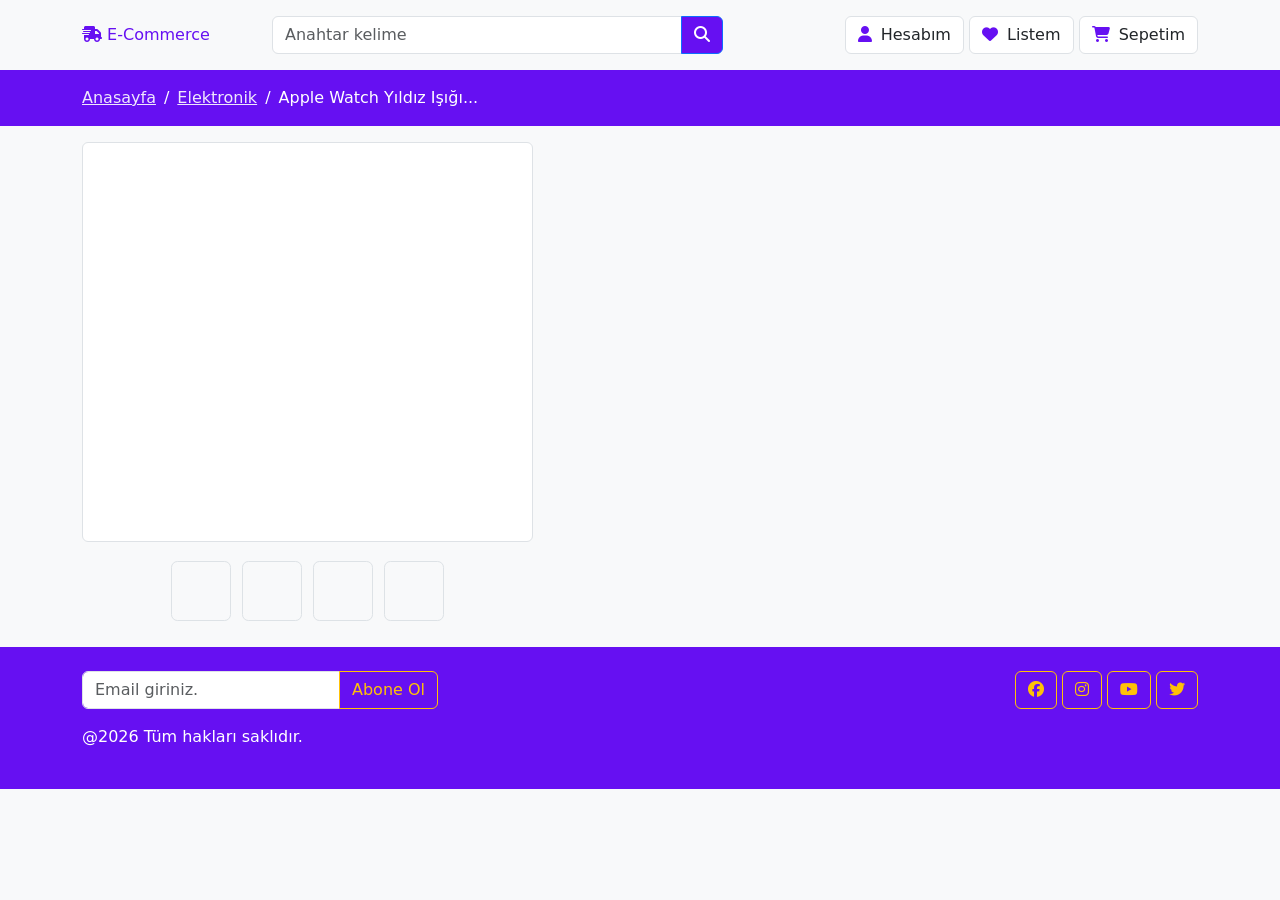
==== details.html @ 54b560c6 "updated" ====
<!DOCTYPE html>
<html lang="en">
<head>
    <meta charset="UTF-8">
    <meta name="viewport" content="width=device-width, initial-scale=1.0">
    <link rel="stylesheet" href="https://cdnjs.cloudflare.com/ajax/libs/bootstrap/5.3.3/css/bootstrap.min.css" />
    <link rel="stylesheet" href="https://cdnjs.cloudflare.com/ajax/libs/font-awesome/6.7.0/css/all.min.css" />
    <link rel="stylesheet" href="css/styles.css">
    <title>E-Commerce</title>
</head>
<body class="bg-light">
    
    <header>
        <section class="top-bar">
            <div class="container">
                <div class="row gy-2 align-items-center">
                    <div class="col-lg-2 col-sm-4 col-4">
                        <a href="index.html" class="navbar-brand"><i class="fa-solid fa-truck-fast"></i> E-Commerce</a>
                    </div>
                   
                    <div class="col-lg-5 col-sm-8 col-8 order-lg-last">
                        <div class="text-end">
                            <a href="#" class="btn btn-light">
                                <i class="fa fa-user"></i> <span class="ms-1 d-none d-sm-inline-block">Hesabım</span>
                            </a>
                            <a href="#" class="btn btn-light">
                                <i class="fa fa-heart"></i> <span class="ms-1 d-none d-sm-inline-block">Listem</span>
                            </a>
                            <a href="#" class="btn btn-light">
                                <i class="fa fa-shopping-cart"></i> <span class="ms-1 d-none d-sm-inline-block">Sepetim</span>
                            </a>
                        </div>
                    </div>
                    <div class="col-lg-5">
                        <form>
                            <div class="input-group">
                                <input type="text" placeholder="Anahtar kelime" class="form-control">
                                <button class="btn btn-primary"><i class="fa fa-search"></i></button>
                            </div>
                        </form>
                    </div>
                </div>
            </div>
        </section>

        <section class="bg-primary p-3">
            <div class="container">
                <nav>
                    <ol class="breadcrumb mb-0">
                        <li class="breadcrumb-item">
                            <a href="#">Anasayfa</a>
                        </li>
                        <li class="breadcrumb-item">
                            <a href="#">Elektronik</a>
                        </li>
                        <li class="breadcrumb-item">
                            Apple Watch Yıldız Işığı...
                        </li>
                    </ol>
                </nav>
            </div>
        </section>
    </header>

    <section class="mt-3">
        <div class="container">
            <div class="row">
                <div class="col-lg-5">
                    <div class="gallery-wrap">
                        <div class="img-big-wrap img-thumbnail">
                            <a href="img/1-big.jpeg" data-type="image" data-fslightbox>
                                <img src="img/1.jpeg" alt="">
                            </a>
                        </div>
                        <div class="thumbs-wrap">
                            <a href="img/1-big.jpeg" data-type="image" data-fslightbox>
                                <img src="img/1.jpeg" height="60" alt="">
                            </a>
                            <a href="img/2-big.jpeg" data-type="image" data-fslightbox>
                                <img src="img/2.jpeg" height="60"  alt="">
                            </a>
                            <a href="img/3-big.jpeg" data-type="image" data-fslightbox>
                                <img src="img/3.jpeg" height="60" alt="">
                            </a>
                            <a href="img/4-big.jpeg" data-type="image" data-fslightbox>
                                <img src="img/4.jpeg" height="60" alt="">
                            </a>
                        </div>
                    </div>
                </div>
                <div class="col-lg-7">
                    <!-- ürün detayları -->
                </div>
            </div>
        </div>
    </section>

    <footer class="mt-3 py-4 bg-primary">
        <div class="container">
            <div class="row gy-3">
                <div class="col-md-6 col-lg-4">
                    <form>
                        <div class="input-group">
                            <input type="email" class="form-control" placeholder="Email giriniz.">
                            <button type="button" class="btn btn-outline-warning">Abone Ol</button>
                        </div>
                    </form>
                </div>
                <div class="col-md-6 col-lg-8">
                    <nav class="text-center text-md-end">
                        <a href="#" class="btn btn-icon btn-outline-warning">
                            <i class="fab fa-facebook"></i>
                        </a>
                        <a href="#" class="btn btn-icon btn-outline-warning">
                            <i class="fab fa-instagram"></i>
                        </a>
                        <a href="#" class="btn btn-icon btn-outline-warning">
                            <i class="fab fa-youtube"></i>
                        </a>
                        <a href="#" class="btn btn-icon btn-outline-warning">
                            <i class="fab fa-twitter"></i>
                        </a>
                    </nav>
                </div>
                <div class="col-12">
                    <p class="text-center text-md-start text-white">
                        @2026 Tüm hakları saklıdır.
                    </p>
                </div>
            </div>
        </div>
    </footer>

    <script src="/js/fslightbox.js"></script>
    <script src="https://cdnjs.cloudflare.com/ajax/libs/bootstrap/5.3.3/js/bootstrap.bundle.min.js"></script>
</body>
</html>
---- css/styles.css ----
:root {
    --primary: #6610F2;
}

.top-bar {
    padding-top: 1rem;
    padding-bottom: 1rem;
}

.btn-light {
    background-color: #fff;
    border-color: #dee2e6;
    color: #212529;
}

.bg-primary, .btn-primary {
    background-color: var(--primary) !important;
}

.navbar-brand {
    color: var(--primary);
}

.btn-light i {
    color: var(--primary);
}

.slider_nav {
    max-height: 250px;
}

@media (min-width: 1200px) {
    .slider_nav {
        max-height: 300px;
    }
}

@media (min-width: 1400px) {
    .slider_nav {
        max-height: 350px;
    }
}

.img-wrap {
    position: relative;
    padding: 1rem;
}

.img-wrap .badge {
    position: absolute;
    top: 10px;
    right: 10px;
}

.info-wrap {
    padding: 1rem 1.2rem;
}

.info-wrap .title {
    display: block;
    text-decoration: none;
    color: #51585e;
}

/* .price-wrap .price-discount {
    font-size: 1.2em;
} */

.img-wrap {
    height: 240px;
    text-align: center;
}

.img-wrap img {
    height: 100%;
    width: auto;
    max-width: 100%;
    object-fit: cover;
}

.breadcrumb a {
    color: #fff;
    opacity: .9;
}

.breadcrumb .breadcrumb-item {
    color: #fff;
}

.breadcrumb-item+.breadcrumb-item::before {
    color: #fff;
}

/* gallery */
.gallery-wrap .img-big-wrap {
    width: 100%;
    height: 400px;
    margin-bottom: 1rem;
    text-align: center;
}

.gallery-wrap .img-big-wrap img {
    max-width: 100%;
}

.gallery-wrap .thumbs-wrap {
    text-align: center;
}



.gallery-wrap .thumbs-wrap a {
    width: 60px;
    height: 60px;
    border: 1px solid #dde2e6;
    border-radius: .4rem;
    margin: 3px;
    display: inline-block;
    overflow: hidden;
}

.gallery-wrap .thumbs-wrap img {
    max-width: 100%;
    height: 100%;
    object-fit: cover;
    cursor: zoom-in;
}
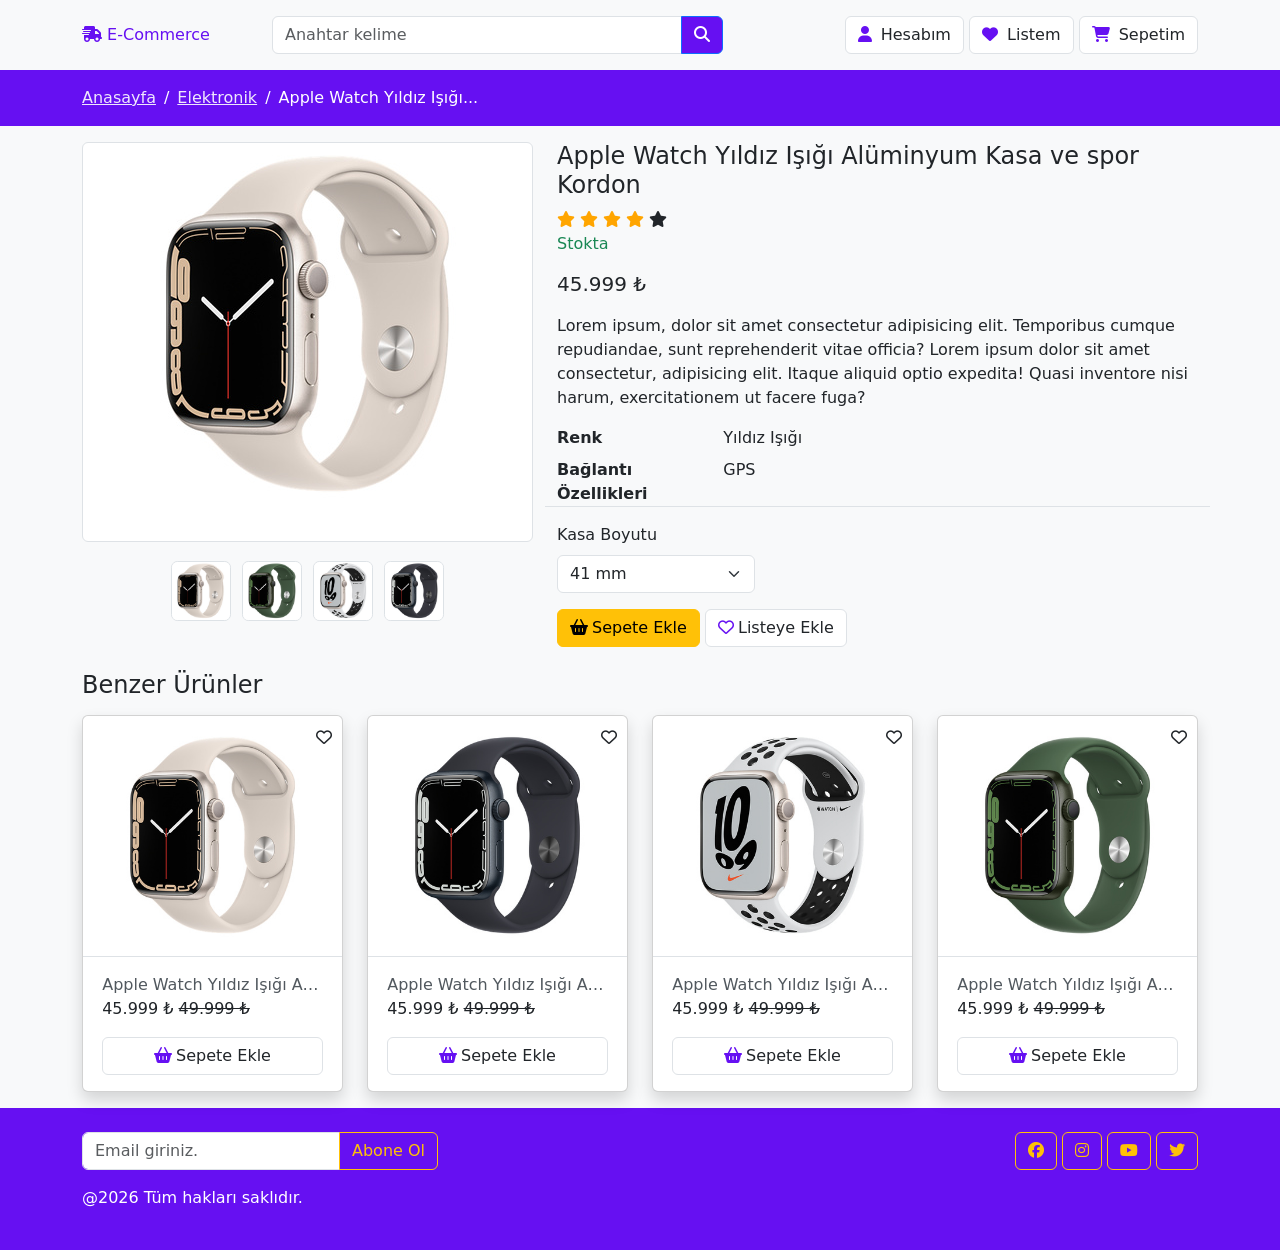
==== commit f56d2069: "updated" ====
--- a/details.html
+++ b/details.html
@@ -1,5 +1,6 @@
 <!DOCTYPE html>
 <html lang="en">
+
 <head>
     <meta charset="UTF-8">
     <meta name="viewport" content="width=device-width, initial-scale=1.0">
@@ -8,8 +9,9 @@
     <link rel="stylesheet" href="css/styles.css">
     <title>E-Commerce</title>
 </head>
+
 <body class="bg-light">
-    
+
     <header>
         <section class="top-bar">
             <div class="container">
@@ -17,7 +19,7 @@
                     <div class="col-lg-2 col-sm-4 col-4">
                         <a href="index.html" class="navbar-brand"><i class="fa-solid fa-truck-fast"></i> E-Commerce</a>
                     </div>
-                   
+
                     <div class="col-lg-5 col-sm-8 col-8 order-lg-last">
                         <div class="text-end">
                             <a href="#" class="btn btn-light">
@@ -27,7 +29,8 @@
                                 <i class="fa fa-heart"></i> <span class="ms-1 d-none d-sm-inline-block">Listem</span>
                             </a>
                             <a href="#" class="btn btn-light">
-                                <i class="fa fa-shopping-cart"></i> <span class="ms-1 d-none d-sm-inline-block">Sepetim</span>
+                                <i class="fa fa-shopping-cart"></i> <span
+                                    class="ms-1 d-none d-sm-inline-block">Sepetim</span>
                             </a>
                         </div>
                     </div>
@@ -48,7 +51,7 @@
                 <nav>
                     <ol class="breadcrumb mb-0">
                         <li class="breadcrumb-item">
-                            <a href="#">Anasayfa</a>
+                            <a href="index.html">Anasayfa</a>
                         </li>
                         <li class="breadcrumb-item">
                             <a href="#">Elektronik</a>
@@ -77,7 +80,7 @@
                                 <img src="img/1.jpeg" height="60" alt="">
                             </a>
                             <a href="img/2-big.jpeg" data-type="image" data-fslightbox>
-                                <img src="img/2.jpeg" height="60"  alt="">
+                                <img src="img/2.jpeg" height="60" alt="">
                             </a>
                             <a href="img/3-big.jpeg" data-type="image" data-fslightbox>
                                 <img src="img/3.jpeg" height="60" alt="">
@@ -90,6 +93,130 @@
                 </div>
                 <div class="col-lg-7">
                     <!-- ürün detayları -->
+                    <article>
+                        <h4 class="title text-dark">Apple Watch Yıldız Işığı Alüminyum Kasa ve spor Kordon</h4>
+                        <div class="rating-wrap">
+                            <span class="fa fa-star checked"></span>
+                            <span class="fa fa-star checked"></span>
+                            <span class="fa fa-star checked"></span>
+                            <span class="fa fa-star checked"></span>
+                            <span class="fa fa-star"></span>
+                        </div>
+                        <p class="text-success">Stokta</p>
+                        <div class="mb-3"><b class="price h5">45.999 ₺</b></div>
+                        <div class="product-description">Lorem ipsum, dolor sit amet consectetur adipisicing elit.
+                            Temporibus cumque repudiandae, sunt reprehenderit vitae officia?
+                            Lorem ipsum dolor sit amet consectetur, adipisicing elit.
+                            Itaque aliquid optio expedita! Quasi inventore nisi harum, exercitationem ut facere fuga?
+                        </div>
+                        <dl class="row border-bottom mt-3">
+                            <dt class="col-3">Renk</dt>
+                            <dd class="col-9">Yıldız Işığı</dd>
+                            <dt class="col-3">Bağlantı Özellikleri</dt>
+                            <dd class="col-9">GPS</dd>
+                        </dl>
+                        <div class="row mb-3">
+                            <div class="col-md-4 col-6">
+                                <label class="form-label">Kasa Boyutu</label>
+                                <select class="form-select">
+                                    <option value="">41 mm</option>
+                                    <option value="">45 mm</option>
+                                </select>
+                            </div>
+                        </div>
+                        <div class="buttons">
+                            <a href="" class="btn btn-warning">
+                                <i class="fa fa-shopping-basket me-1"></i>Sepete Ekle
+                            </a>
+                            <a href="" class="btn btn-light">
+                                <i class="fa-regular fa-heart basket me-1"></i>Listeye Ekle
+                            </a>
+                        </div>
+                    </article>
+                </div>
+            </div>
+        </div>
+    </section>
+
+    <section class="mt-4">
+        <div class="container">
+            <h4 class="mb-3">Benzer Ürünler</h4>
+            <div class="row gy-3">
+                <div class="col-lg-3 col-sm-6">
+                    <div class="card shadow">
+                        <div class="img-wrap">
+                            <span><i class="fa-regular fa-heart"></i></span>
+                            <img src="img/1.jpeg" alt="ürün 1" class="card-img-top">
+                        </div>
+
+                        <div class="border-top info-wrap">
+                            <a href="details.html" class="title text-truncate">Apple Watch Yıldız Işığı Alüminyum Kasa
+                                ve Spor Kordon</a>
+                            <div class="price-wrap mb-3">
+                                <span class="price-discount">45.999 ₺</span>
+                                <del class="price">49.999 ₺</del>
+                            </div>
+                            <a href="" class="btn btn-light w-100"><i class="fa fa-shopping-basket me-1"></i>Sepete Ekle</a>
+                        </div>
+                    </div>
+                    
+                </div>
+                                <div class="col-lg-3 col-sm-6">
+                    <div class="card shadow">
+                        <div class="img-wrap">
+                            <span><i class="fa-regular fa-heart"></i></span>
+                            <img src="img/4.jpeg" alt="ürün 1" class="card-img-top">
+                        </div>
+
+                        <div class="border-top info-wrap">
+                            <a href="details.html" class="title text-truncate">Apple Watch Yıldız Işığı Alüminyum Kasa
+                                ve Spor Kordon</a>
+                            <div class="price-wrap mb-3">
+                                <span class="price-discount">45.999 ₺</span>
+                                <del class="price">49.999 ₺</del>
+                            </div>
+                            <a href="" class="btn btn-light w-100"><i class="fa fa-shopping-basket me-1"></i>Sepete Ekle</a>
+                        </div>
+                    </div>
+                    
+                </div>
+                                <div class="col-lg-3 col-sm-6">
+                    <div class="card shadow">
+                        <div class="img-wrap">
+                            <span><i class="fa-regular fa-heart"></i></span>
+                            <img src="img/3.jpeg" alt="ürün 1" class="card-img-top">
+                        </div>
+
+                        <div class="border-top info-wrap">
+                            <a href="details.html" class="title text-truncate">Apple Watch Yıldız Işığı Alüminyum Kasa
+                                ve Spor Kordon</a>
+                            <div class="price-wrap mb-3">
+                                <span class="price-discount">45.999 ₺</span>
+                                <del class="price">49.999 ₺</del>
+                            </div>
+                            <a href="" class="btn btn-light w-100"><i class="fa fa-shopping-basket me-1"></i>Sepete Ekle</a>
+                        </div>
+                    </div>
+                    
+                </div>
+                                <div class="col-lg-3 col-sm-6">
+                    <div class="card shadow">
+                        <div class="img-wrap">
+                            <span><i class="fa-regular fa-heart"></i></span>
+                            <img src="img/2.jpeg" alt="ürün 1" class="card-img-top">
+                        </div>
+
+                        <div class="border-top info-wrap">
+                            <a href="details.html" class="title text-truncate">Apple Watch Yıldız Işığı Alüminyum Kasa
+                                ve Spor Kordon</a>
+                            <div class="price-wrap mb-3">
+                                <span class="price-discount">45.999 ₺</span>
+                                <del class="price">49.999 ₺</del>
+                            </div>
+                            <a href="" class="btn btn-light w-100"><i class="fa fa-shopping-basket me-1"></i>Sepete Ekle</a>
+                        </div>
+                    </div>
+                    
                 </div>
             </div>
         </div>
@@ -134,4 +261,5 @@
     <script src="/js/fslightbox.js"></script>
     <script src="https://cdnjs.cloudflare.com/ajax/libs/bootstrap/5.3.3/js/bootstrap.bundle.min.js"></script>
 </body>
+
 </html>
--- a/css/styles.css
+++ b/css/styles.css
@@ -46,7 +46,7 @@
     padding: 1rem;
 }
 
-.img-wrap .badge {
+.img-wrap span {
     position: absolute;
     top: 10px;
     right: 10px;
@@ -125,3 +125,7 @@
     object-fit: cover;
     cursor: zoom-in;
 }
+
+.checked{
+    color: orange;
+}
